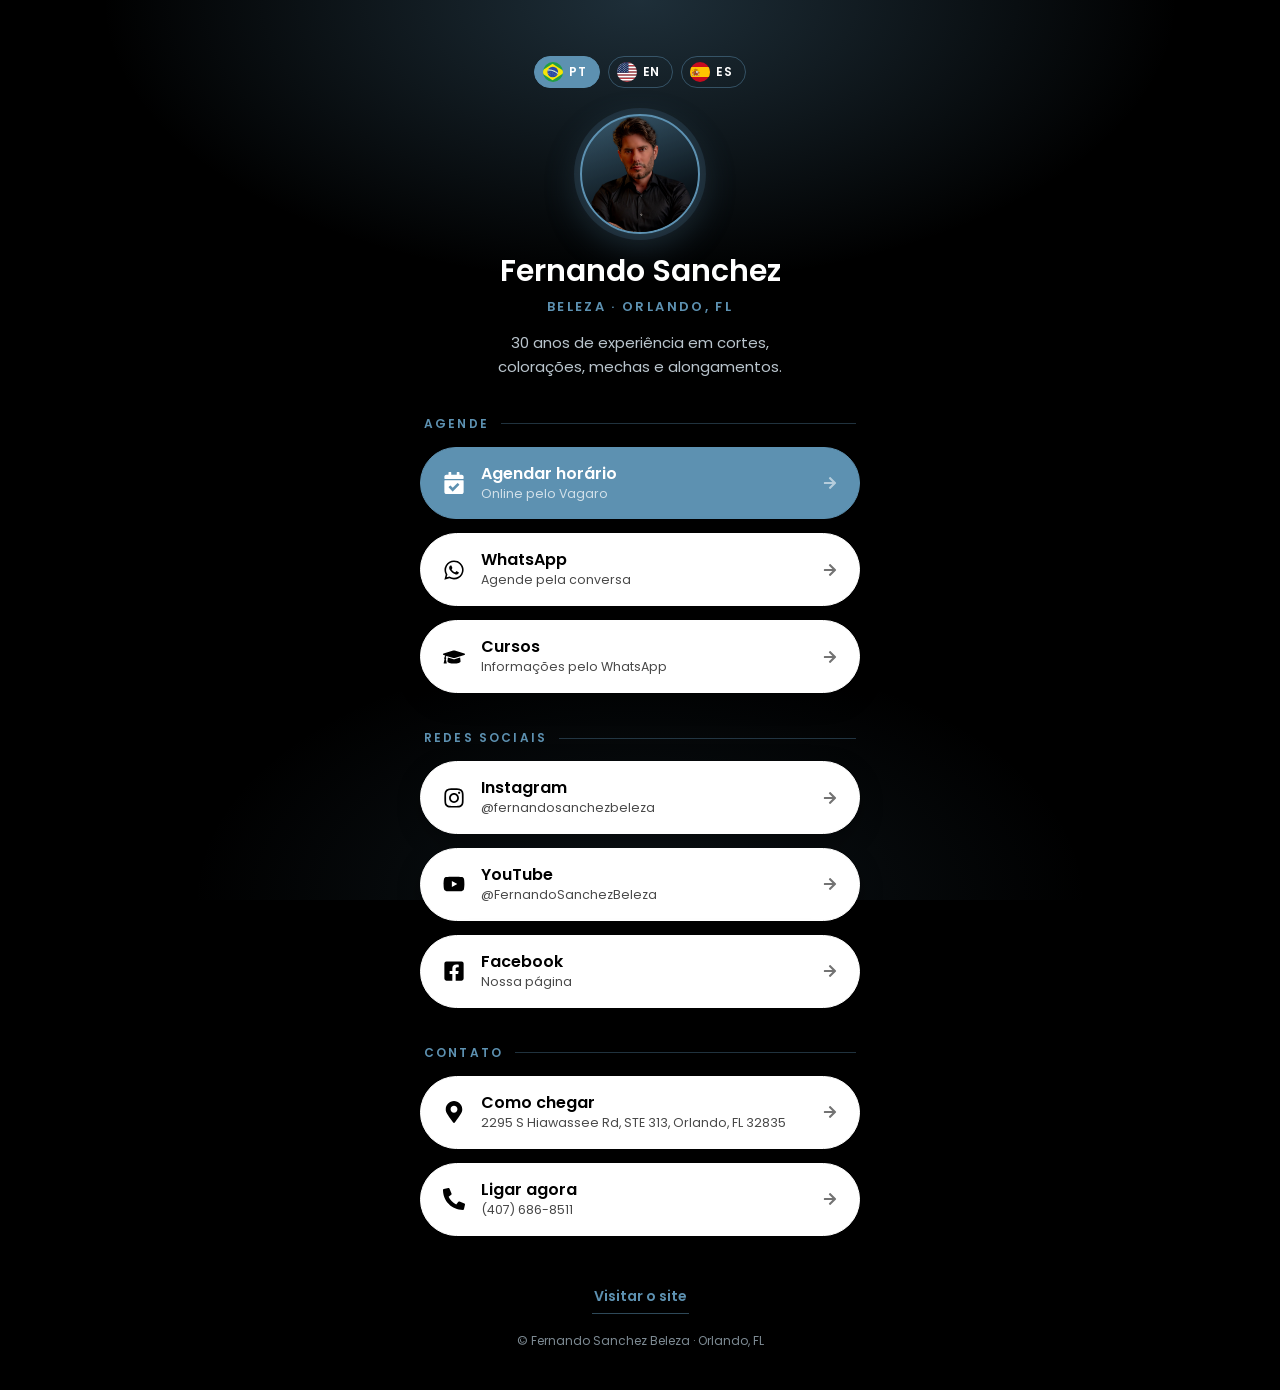
==== links/index.html @ 76ce957b "add page links" ====
<!DOCTYPE html>
<html lang="pt-BR">
<head>
<meta charset="utf-8">
<meta name="viewport" content="width=device-width, initial-scale=1">
<meta name="theme-color" content="#000000">
<title>Links | Fernando Sanchez Beleza em Orlando</title>
<meta name="description" content="Agende seu horário, fale pelo WhatsApp, veja o endereço e siga o Fernando Sanchez Beleza nas redes sociais. Salão em Orlando, FL.">
<meta name="robots" content="index, follow">
<link rel="canonical" href="https://fernandosanchezbeleza.com/links/">

<meta property="og:locale" content="pt_BR">
<meta property="og:type" content="website">
<meta property="og:site_name" content="Fernando Sanchez Beleza">
<meta property="og:title" content="Links | Fernando Sanchez Beleza em Orlando">
<meta property="og:description" content="Agende seu horário, fale pelo WhatsApp e siga o Fernando Sanchez Beleza nas redes sociais.">
<meta property="og:url" content="https://fernandosanchezbeleza.com/links/">
<meta property="og:image" content="https://fernandosanchezbeleza.com/assets/wp-content/uploads/2026/01/FotoFernando2-PNG.webp">
<meta name="twitter:card" content="summary">

<link rel="icon" sizes="32x32" href="../assets/wp-content/uploads/2022/06/favicon-150x150.png">
<link rel="icon" sizes="192x192" href="../assets/wp-content/uploads/2022/06/favicon-300x300.png">
<link rel="apple-touch-icon" href="../assets/wp-content/uploads/2022/06/favicon-300x300.png">

<link rel="stylesheet" href="../assets/fonts/gf-2.css">
<link rel="stylesheet" href="../assets/css/links.css">

<script async src="https://www.googletagmanager.com/gtag/js?id=GT-NGBPTS"></script>
<script>
window.dataLayer = window.dataLayer || [];function gtag(){dataLayer.push(arguments);}
gtag("js", new Date());
gtag("config", "GT-NGBPTS");
gtag("config", "AW-17934876064");
</script>
</head>
<body>
<svg width="0" height="0" style="position:absolute" aria-hidden="true" focusable="false">
  <defs>
    <symbol id="i-calendar" viewBox="0 0 448 512"><path d="M436 160H12Q0 160 0 148V112Q0 92 14 78Q28 64 48 64H96V12Q96 0 108 0H148Q160 0 160 12V64H288V12Q288 0 300 0H340Q352 0 352 12V64H400Q420 64 434 78Q448 92 448 112V148Q448 160 436 160ZM12 192H436Q448 192 448 204V464Q448 484 434 498Q420 512 400 512H48Q28 512 14 498Q0 484 0 464V204Q0 192 12 192ZM345 288 317 260Q309 251 300 259L194 365L148 318Q140 310 131 318L103 346Q94 355 103 363L185 447Q194 455 202 447L345 305Q354 296 345 288Z"/></symbol>
    <symbol id="i-whatsapp" viewBox="0 0 448 512"><path d="M381 97Q413 129 430.5 169.5Q448 210 448 254Q448 314 417.5 365Q387 416 335.5 446Q284 476 224 476Q166 476 118 449L0 480L31 365Q2 313 2 253.5Q2 194 32 143Q62 92 113 62Q164 32 224 32Q268 32 309 49Q350 66 381 97ZM224 439Q274 439 317 414Q360 389 385.5 346.5Q411 304 411 254Q411 218 396 184.5Q381 151 354.5 124.5Q328 98 294.5 83.5Q261 69 224 69Q174 69 131.5 94Q89 119 64 161.5Q39 204 39 254Q39 308 68 352L72 359L53 427L123 409L130 413Q173 439 224 439ZM325 300Q333 304 336 307Q337 309 336 317Q335 325 332 334Q329 343 317 350.5Q305 358 295 360Q280 362 268 359Q253 357 228 346Q203 335 180 314Q162 299 147 280Q137 267 134 262Q129 257 121 242Q111 222 111 205Q111 178 130 159Q136 152 145 152H157Q161 152 163.5 153.5Q166 155 168 161L185 202Q188 207 186 212Q181 221 173 230Q169 234 168.5 236Q168 238 170 242Q185 268 203 283Q217 294 245 308Q250 310 252.5 310Q255 310 257 307L263 300Q273 289 275 285.5Q277 282 280 281.5Q283 281 286.5 282.5Q290 284 314 295Z"/></symbol>
    <symbol id="i-cap" viewBox="0 0 640 512"><path d="M622 153Q640 159 640 176Q640 193 622 199L343 284Q320 292 297 284L101 224Q82 238 80 261Q96 271 96 288Q96 304 82 314L108 429Q109 436 104.5 442Q100 448 92 448H36Q28 448 23.5 442Q19 436 20 429L46 314Q32 304 32 288Q32 270 48 261Q49 235 66 214L18 199Q0 193 0 176Q0 159 18 153L297 68Q320 60 343 68ZM353 315 498 271 512 384Q512 411 456 429.5Q400 448 320 448Q240 448 184 429.5Q128 411 128 384L142 271L287 315Q320 325 353 315Z"/></symbol>
    <symbol id="i-instagram" viewBox="0 0 448 512"><path d="M224.1 141c-63.6 0-114.9 51.3-114.9 114.9s51.3 114.9 114.9 114.9S339 319.5 339 255.9 287.7 141 224.1 141zm0 189.6c-41.1 0-74.7-33.5-74.7-74.7s33.5-74.7 74.7-74.7 74.7 33.5 74.7 74.7-33.6 74.7-74.7 74.7zm146.4-194.3c0 14.9-12 26.8-26.8 26.8-14.9 0-26.8-12-26.8-26.8s12-26.8 26.8-26.8 26.8 12 26.8 26.8zm76.1 27.2c-1.7-35.9-9.9-67.7-36.2-93.9-26.2-26.2-58-34.4-93.9-36.2-37-2.1-147.9-2.1-184.9 0-35.8 1.7-67.6 9.9-93.9 36.1s-34.4 58-36.2 93.9c-2.1 37-2.1 147.9 0 184.9 1.7 35.9 9.9 67.7 36.2 93.9s58 34.4 93.9 36.2c37 2.1 147.9 2.1 184.9 0 35.9-1.7 67.7-9.9 93.9-36.2 26.2-26.2 34.4-58 36.2-93.9 2.1-37 2.1-147.8 0-184.8zM398.8 388c-7.8 19.6-22.9 34.7-42.6 42.6-29.5 11.7-99.5 9-132.1 9s-102.7 2.6-132.1-9c-19.6-7.8-34.7-22.9-42.6-42.6-11.7-29.5-9-99.5-9-132.1s-2.6-102.7 9-132.1c7.8-19.6 22.9-34.7 42.6-42.6 29.5-11.7 99.5-9 132.1-9s102.7-2.6 132.1 9c19.6 7.8 34.7 22.9 42.6 42.6 11.7 29.5 9 99.5 9 132.1s2.7 102.7-9 132.1z"/></symbol>
    <symbol id="i-youtube" viewBox="0 0 576 512"><path d="M549.655 124.083c-6.281-23.65-24.787-42.276-48.284-48.597C458.781 64 288 64 288 64S117.22 64 74.629 75.486c-23.497 6.322-42.003 24.947-48.284 48.597-11.412 42.867-11.412 132.305-11.412 132.305s0 89.438 11.412 132.305c6.281 23.65 24.787 41.5 48.284 47.821C117.22 448 288 448 288 448s170.78 0 213.371-11.486c23.497-6.321 42.003-24.171 48.284-47.821 11.412-42.867 11.412-132.305 11.412-132.305s0-89.438-11.412-132.305zm-317.51 213.508V175.185l142.739 81.205-142.739 81.201z"/></symbol>
    <symbol id="i-facebook" viewBox="0 0 448 512"><path d="M400 32H48A48 48 0 0 0 0 80v352a48 48 0 0 0 48 48h137.25V327.69h-63V256h63v-54.64c0-62.15 37-96.48 93.67-96.48 27.14 0 55.52 4.84 55.52 4.84v61h-31.27c-30.81 0-40.42 19.12-40.42 38.73V256h68.78l-11 71.69h-57.78V480H400a48 48 0 0 0 48-48V80a48 48 0 0 0-48-48z"/></symbol>
    <symbol id="i-pin" viewBox="0 0 384 512"><path d="M172.268 501.67C26.97 291.031 0 269.413 0 192 0 85.961 85.961 0 192 0s192 85.961 192 192c0 77.413-26.97 99.031-172.268 309.67-9.535 13.774-29.93 13.773-39.464 0zM192 272c44.183 0 80-35.817 80-80s-35.817-80-80-80-80 35.817-80 80 35.817 80 80 80z"/></symbol>
    <symbol id="i-phone" viewBox="0 0 512 512"><path d="M497.39 361.8l-112-48a24 24 0 0 0-28 6.9l-49.6 60.6A370.66 370.66 0 0 1 130.6 204.11l60.6-49.6a23.94 23.94 0 0 0 6.9-28l-48-112A24.16 24.16 0 0 0 122.6.61l-104 24A24 24 0 0 0 0 48c0 256.5 207.9 464 464 464a24 24 0 0 0 23.4-18.6l24-104a24.29 24.29 0 0 0-14.01-27.6z"/></symbol>
    <symbol id="i-arrow" viewBox="0 0 448 512"><path d="M190.5 66.9l22.2-22.2c9.4-9.4 24.6-9.4 33.9 0L441 239c9.4 9.4 9.4 24.6 0 33.9L246.6 467.3c-9.4 9.4-24.6 9.4-33.9 0l-22.2-22.2c-9.5-9.5-9.3-25 .4-34.3L311.4 296H24c-13.3 0-24-10.7-24-24v-32c0-13.3 10.7-24 24-24h287.4L190.9 101.2c-9.8-9.3-10-24.8-.4-34.3z"/></symbol>
  </defs>
</svg>

<main class="lk">
  <header class="lk-head">
    <div class="gtranslate_wrapper lk-lang notranslate" id="gt-wrapper-links" translate="no"></div>
    <div class="lk-avatar">
      <img src="../assets/wp-content/uploads/2026/01/FotoFernando2-PNG-231x300.png"
           srcset="../assets/wp-content/uploads/2026/01/FotoFernando2-PNG-231x300.png 231w, ../assets/wp-content/uploads/2026/01/FotoFernando2-PNG-768x999.webp 768w"
           sizes="120px" width="231" height="300" alt="Fernando Sanchez">
    </div>
    <h1 class="lk-name notranslate" translate="no">Fernando Sanchez</h1>
    <p class="lk-role">Beleza &middot; Orlando, FL</p>
    <p class="lk-tag">30 anos de experiência em cortes, colorações, mechas e alongamentos.</p>
  </header>

  <section class="lk-group" aria-labelledby="g-agende">
    <h2 class="lk-label" id="g-agende">Agende</h2>
    <ul class="lk-list">
      <li>
        <a class="lk-btn lk-btn--primary" href="https://www.vagaro.com/fernandosanchez/services" target="_blank" rel="noopener noreferrer">
          <svg class="lk-ico" aria-hidden="true"><use href="#i-calendar"/></svg>
          <span class="lk-txt"><span class="lk-main">Agendar horário</span><span class="lk-sub">Online pelo Vagaro</span></span>
          <svg class="lk-arrow" aria-hidden="true"><use href="#i-arrow"/></svg>
        </a>
      </li>
      <li>
        <a class="lk-btn" data-wa="agendar" href="https://wa.me/14076868511?text=Ol%C3%A1%21%20Vim%20pelo%20site%20e%20gostaria%20de%20agendar%20um%20hor%C3%A1rio." target="_blank" rel="noopener noreferrer">
          <svg class="lk-ico" aria-hidden="true"><use href="#i-whatsapp"/></svg>
          <span class="lk-txt"><span class="lk-main notranslate" translate="no">WhatsApp</span><span class="lk-sub">Agende pela conversa</span></span>
          <svg class="lk-arrow" aria-hidden="true"><use href="#i-arrow"/></svg>
        </a>
      </li>
      <li>
        <a class="lk-btn" data-wa="cursos" href="https://wa.me/14076868511?text=Ol%C3%A1%21%20Gostaria%20de%20informa%C3%A7%C3%B5es%20sobre%20os%20cursos%20do%20Fernando%20Sanchez." target="_blank" rel="noopener noreferrer">
          <svg class="lk-ico" aria-hidden="true"><use href="#i-cap"/></svg>
          <span class="lk-txt"><span class="lk-main">Cursos</span><span class="lk-sub">Informações pelo WhatsApp</span></span>
          <svg class="lk-arrow" aria-hidden="true"><use href="#i-arrow"/></svg>
        </a>
      </li>
    </ul>
  </section>

  <section class="lk-group" aria-labelledby="g-redes">
    <h2 class="lk-label" id="g-redes">Redes sociais</h2>
    <ul class="lk-list">
      <li>
        <a class="lk-btn" href="https://www.instagram.com/fernandosanchezbeleza/" target="_blank" rel="noopener noreferrer">
          <svg class="lk-ico" aria-hidden="true"><use href="#i-instagram"/></svg>
          <span class="lk-txt"><span class="lk-main notranslate" translate="no">Instagram</span><span class="lk-sub notranslate" translate="no">@fernandosanchezbeleza</span></span>
          <svg class="lk-arrow" aria-hidden="true"><use href="#i-arrow"/></svg>
        </a>
      </li>
      <li>
        <a class="lk-btn" href="https://www.youtube.com/@FernandoSanchezBeleza" target="_blank" rel="noopener noreferrer">
          <svg class="lk-ico" aria-hidden="true"><use href="#i-youtube"/></svg>
          <span class="lk-txt"><span class="lk-main notranslate" translate="no">YouTube</span><span class="lk-sub notranslate" translate="no">@FernandoSanchezBeleza</span></span>
          <svg class="lk-arrow" aria-hidden="true"><use href="#i-arrow"/></svg>
        </a>
      </li>
      <li>
        <a class="lk-btn" href="https://www.facebook.com/profile.php?id=100062428955263" target="_blank" rel="noopener noreferrer">
          <svg class="lk-ico" aria-hidden="true"><use href="#i-facebook"/></svg>
          <span class="lk-txt"><span class="lk-main notranslate" translate="no">Facebook</span><span class="lk-sub">Nossa página</span></span>
          <svg class="lk-arrow" aria-hidden="true"><use href="#i-arrow"/></svg>
        </a>
      </li>
    </ul>
  </section>

  <section class="lk-group" aria-labelledby="g-contato">
    <h2 class="lk-label" id="g-contato">Contato</h2>
    <ul class="lk-list">
      <li>
        <a class="lk-btn" href="https://www.google.com/maps/place/Fernando+Sanchez+Beleza/@28.5178947,-81.4866806,17z/data=!3m2!4b1!5s0x88e778dcf3dedeb5:0xcc63d2e6b58108d3!4m6!3m5!1s0x88e779988c44d88d:0x423ec4f8194e8b!8m2!3d28.5178901!4d-81.4818097!16s%2Fg%2F11vr5j8lt0?entry=ttu" target="_blank" rel="noopener noreferrer">
          <svg class="lk-ico" aria-hidden="true"><use href="#i-pin"/></svg>
          <span class="lk-txt"><span class="lk-main">Como chegar</span><span class="lk-sub notranslate" translate="no">2295 S Hiawassee Rd, STE 313, Orlando, FL 32835</span></span>
          <svg class="lk-arrow" aria-hidden="true"><use href="#i-arrow"/></svg>
        </a>
      </li>
      <li>
        <a class="lk-btn" href="tel:+14076868511">
          <svg class="lk-ico" aria-hidden="true"><use href="#i-phone"/></svg>
          <span class="lk-txt"><span class="lk-main">Ligar agora</span><span class="lk-sub notranslate" translate="no">(407) 686-8511</span></span>
          <svg class="lk-arrow" aria-hidden="true"><use href="#i-arrow"/></svg>
        </a>
      </li>
    </ul>
  </section>

  <footer class="lk-foot">
    <a href="../">Visitar o site</a>
    <p>&copy; Fernando Sanchez Beleza &middot; Orlando, FL</p>
  </footer>
</main>

<script>
window.gtranslateSettings = window.gtranslateSettings || {};
window.gtranslateSettings['links'] = {"default_language":"pt","languages":["pt","en","es"],"url_structure":"none","flag_style":"2d","flag_size":24,"wrapper_selector":"#gt-wrapper-links","alt_flags":{"en":"usa","pt":"brazil"},"horizontal_position":"inline","flags_location":"../assets/wp-content/plugins/gtranslate/flags/"};
</script>
<script data-gt-widget-id="links" data-no-minify="1" data-no-optimize="1" defer src="../assets/wp-content/plugins/gtranslate/js/fc.js"></script>
<script defer src="../assets/js/links.js"></script>
</body>
</html>
---- assets/fonts/gf-2.css ----
/* devanagari */
@font-face {
  font-family: 'Poppins';
  font-style: italic;
  font-weight: 100;
  font-display: swap;
  src: url(gstatic/s/poppins/v24/pxiAyp8kv8JHgFVrJJLmE0tDMPKzSQ.woff2) format('woff2');
  unicode-range: U+0900-097F, U+1CD0-1CF9, U+200C-200D, U+20A8, U+20B9, U+20F0, U+25CC, U+A830-A839, U+A8E0-A8FF, U+11B00-11B09;
}
/* latin-ext */
@font-face {
  font-family: 'Poppins';
  font-style: italic;
  font-weight: 100;
  font-display: swap;
  src: url(gstatic/s/poppins/v24/pxiAyp8kv8JHgFVrJJLmE0tMMPKzSQ.woff2) format('woff2');
  unicode-range: U+0100-02BA, U+02BD-02C5, U+02C7-02CC, U+02CE-02D7, U+02DD-02FF, U+0304, U+0308, U+0329, U+1D00-1DBF, U+1E00-1E9F, U+1EF2-1EFF, U+2020, U+20A0-20AB, U+20AD-20C0, U+2113, U+2C60-2C7F, U+A720-A7FF;
}
/* latin */
@font-face {
  font-family: 'Poppins';
  font-style: italic;
  font-weight: 100;
  font-display: swap;
  src: url(gstatic/s/poppins/v24/pxiAyp8kv8JHgFVrJJLmE0tCMPI.woff2) format('woff2');
  unicode-range: U+0000-00FF, U+0131, U+0152-0153, U+02BB-02BC, U+02C6, U+02DA, U+02DC, U+0304, U+0308, U+0329, U+2000-206F, U+20AC, U+2122, U+2191, U+2193, U+2212, U+2215, U+FEFF, U+FFFD;
}
/* devanagari */
@font-face {
  font-family: 'Poppins';
  font-style: italic;
  font-weight: 200;
  font-display: swap;
  src: url(gstatic/s/poppins/v24/pxiDyp8kv8JHgFVrJJLmv1pVFteOcEg.woff2) format('woff2');
  unicode-range: U+0900-097F, U+1CD0-1CF9, U+200C-200D, U+20A8, U+20B9, U+20F0, U+25CC, U+A830-A839, U+A8E0-A8FF, U+11B00-11B09;
}
/* latin-ext */
@font-face {
  font-family: 'Poppins';
  font-style: italic;
  font-weight: 200;
  font-display: swap;
  src: url(gstatic/s/poppins/v24/pxiDyp8kv8JHgFVrJJLmv1pVGdeOcEg.woff2) format('woff2');
  unicode-range: U+0100-02BA, U+02BD-02C5, U+02C7-02CC, U+02CE-02D7, U+02DD-02FF, U+0304, U+0308, U+0329, U+1D00-1DBF, U+1E00-1E9F, U+1EF2-1EFF, U+2020, U+20A0-20AB, U+20AD-20C0, U+2113, U+2C60-2C7F, U+A720-A7FF;
}
/* latin */
@font-face {
  font-family: 'Poppins';
  font-style: italic;
  font-weight: 200;
  font-display: swap;
  src: url(gstatic/s/poppins/v24/pxiDyp8kv8JHgFVrJJLmv1pVF9eO.woff2) format('woff2');
  unicode-range: U+0000-00FF, U+0131, U+0152-0153, U+02BB-02BC, U+02C6, U+02DA, U+02DC, U+0304, U+0308, U+0329, U+2000-206F, U+20AC, U+2122, U+2191, U+2193, U+2212, U+2215, U+FEFF, U+FFFD;
}
/* devanagari */
@font-face {
  font-family: 'Poppins';
  font-style: italic;
  font-weight: 300;
  font-display: swap;
  src: url(gstatic/s/poppins/v24/pxiDyp8kv8JHgFVrJJLm21lVFteOcEg.woff2) format('woff2');
  unicode-range: U+0900-097F, U+1CD0-1CF9, U+200C-200D, U+20A8, U+20B9, U+20F0, U+25CC, U+A830-A839, U+A8E0-A8FF, U+11B00-11B09;
}
/* latin-ext */
@font-face {
  font-family: 'Poppins';
  font-style: italic;
  font-weight: 300;
  font-display: swap;
  src: url(gstatic/s/poppins/v24/pxiDyp8kv8JHgFVrJJLm21lVGdeOcEg.woff2) format('woff2');
  unicode-range: U+0100-02BA, U+02BD-02C5, U+02C7-02CC, U+02CE-02D7, U+02DD-02FF, U+0304, U+0308, U+0329, U+1D00-1DBF, U+1E00-1E9F, U+1EF2-1EFF, U+2020, U+20A0-20AB, U+20AD-20C0, U+2113, U+2C60-2C7F, U+A720-A7FF;
}
/* latin */
@font-face {
  font-family: 'Poppins';
  font-style: italic;
  font-weight: 300;
  font-display: swap;
  src: url(gstatic/s/poppins/v24/pxiDyp8kv8JHgFVrJJLm21lVF9eO.woff2) format('woff2');
  unicode-range: U+0000-00FF, U+0131, U+0152-0153, U+02BB-02BC, U+02C6, U+02DA, U+02DC, U+0304, U+0308, U+0329, U+2000-206F, U+20AC, U+2122, U+2191, U+2193, U+2212, U+2215, U+FEFF, U+FFFD;
}
/* devanagari */
@font-face {
  font-family: 'Poppins';
  font-style: italic;
  font-weight: 400;
  font-display: swap;
  src: url(gstatic/s/poppins/v24/pxiGyp8kv8JHgFVrJJLucXtAKPY.woff2) format('woff2');
  unicode-range: U+0900-097F, U+1CD0-1CF9, U+200C-200D, U+20A8, U+20B9, U+20F0, U+25CC, U+A830-A839, U+A8E0-A8FF, U+11B00-11B09;
}
/* latin-ext */
@font-face {
  font-family: 'Poppins';
  font-style: italic;
  font-weight: 400;
  font-display: swap;
  src: url(gstatic/s/poppins/v24/pxiGyp8kv8JHgFVrJJLufntAKPY.woff2) format('woff2');
  unicode-range: U+0100-02BA, U+02BD-02C5, U+02C7-02CC, U+02CE-02D7, U+02DD-02FF, U+0304, U+0308, U+0329, U+1D00-1DBF, U+1E00-1E9F, U+1EF2-1EFF, U+2020, U+20A0-20AB, U+20AD-20C0, U+2113, U+2C60-2C7F, U+A720-A7FF;
}
/* latin */
@font-face {
  font-family: 'Poppins';
  font-style: italic;
  font-weight: 400;
  font-display: swap;
  src: url(gstatic/s/poppins/v24/pxiGyp8kv8JHgFVrJJLucHtA.woff2) format('woff2');
  unicode-range: U+0000-00FF, U+0131, U+0152-0153, U+02BB-02BC, U+02C6, U+02DA, U+02DC, U+0304, U+0308, U+0329, U+2000-206F, U+20AC, U+2122, U+2191, U+2193, U+2212, U+2215, U+FEFF, U+FFFD;
}
/* devanagari */
@font-face {
  font-family: 'Poppins';
  font-style: italic;
  font-weight: 500;
  font-display: swap;
  src: url(gstatic/s/poppins/v24/pxiDyp8kv8JHgFVrJJLmg1hVFteOcEg.woff2) format('woff2');
  unicode-range: U+0900-097F, U+1CD0-1CF9, U+200C-200D, U+20A8, U+20B9, U+20F0, U+25CC, U+A830-A839, U+A8E0-A8FF, U+11B00-11B09;
}
/* latin-ext */
@font-face {
  font-family: 'Poppins';
  font-style: italic;
  font-weight: 500;
  font-display: swap;
  src: url(gstatic/s/poppins/v24/pxiDyp8kv8JHgFVrJJLmg1hVGdeOcEg.woff2) format('woff2');
  unicode-range: U+0100-02BA, U+02BD-02C5, U+02C7-02CC, U+02CE-02D7, U+02DD-02FF, U+0304, U+0308, U+0329, U+1D00-1DBF, U+1E00-1E9F, U+1EF2-1EFF, U+2020, U+20A0-20AB, U+20AD-20C0, U+2113, U+2C60-2C7F, U+A720-A7FF;
}
/* latin */
@font-face {
  font-family: 'Poppins';
  font-style: italic;
  font-weight: 500;
  font-display: swap;
  src: url(gstatic/s/poppins/v24/pxiDyp8kv8JHgFVrJJLmg1hVF9eO.woff2) format('woff2');
  unicode-range: U+0000-00FF, U+0131, U+0152-0153, U+02BB-02BC, U+02C6, U+02DA, U+02DC, U+0304, U+0308, U+0329, U+2000-206F, U+20AC, U+2122, U+2191, U+2193, U+2212, U+2215, U+FEFF, U+FFFD;
}
/* devanagari */
@font-face {
  font-family: 'Poppins';
  font-style: italic;
  font-weight: 600;
  font-display: swap;
  src: url(gstatic/s/poppins/v24/pxiDyp8kv8JHgFVrJJLmr19VFteOcEg.woff2) format('woff2');
  unicode-range: U+0900-097F, U+1CD0-1CF9, U+200C-200D, U+20A8, U+20B9, U+20F0, U+25CC, U+A830-A839, U+A8E0-A8FF, U+11B00-11B09;
}
/* latin-ext */
@font-face {
  font-family: 'Poppins';
  font-style: italic;
  font-weight: 600;
  font-display: swap;
  src: url(gstatic/s/poppins/v24/pxiDyp8kv8JHgFVrJJLmr19VGdeOcEg.woff2) format('woff2');
  unicode-range: U+0100-02BA, U+02BD-02C5, U+02C7-02CC, U+02CE-02D7, U+02DD-02FF, U+0304, U+0308, U+0329, U+1D00-1DBF, U+1E00-1E9F, U+1EF2-1EFF, U+2020, U+20A0-20AB, U+20AD-20C0, U+2113, U+2C60-2C7F, U+A720-A7FF;
}
/* latin */
@font-face {
  font-family: 'Poppins';
  font-style: italic;
  font-weight: 600;
  font-display: swap;
  src: url(gstatic/s/poppins/v24/pxiDyp8kv8JHgFVrJJLmr19VF9eO.woff2) format('woff2');
  unicode-range: U+0000-00FF, U+0131, U+0152-0153, U+02BB-02BC, U+02C6, U+02DA, U+02DC, U+0304, U+0308, U+0329, U+2000-206F, U+20AC, U+2122, U+2191, U+2193, U+2212, U+2215, U+FEFF, U+FFFD;
}
/* devanagari */
@font-face {
  font-family: 'Poppins';
  font-style: italic;
  font-weight: 700;
  font-display: swap;
  src: url(gstatic/s/poppins/v24/pxiDyp8kv8JHgFVrJJLmy15VFteOcEg.woff2) format('woff2');
  unicode-range: U+0900-097F, U+1CD0-1CF9, U+200C-200D, U+20A8, U+20B9, U+20F0, U+25CC, U+A830-A839, U+A8E0-A8FF, U+11B00-11B09;
}
/* latin-ext */
@font-face {
  font-family: 'Poppins';
  font-style: italic;
  font-weight: 700;
  font-display: swap;
  src: url(gstatic/s/poppins/v24/pxiDyp8kv8JHgFVrJJLmy15VGdeOcEg.woff2) format('woff2');
  unicode-range: U+0100-02BA, U+02BD-02C5, U+02C7-02CC, U+02CE-02D7, U+02DD-02FF, U+0304, U+0308, U+0329, U+1D00-1DBF, U+1E00-1E9F, U+1EF2-1EFF, U+2020, U+20A0-20AB, U+20AD-20C0, U+2113, U+2C60-2C7F, U+A720-A7FF;
}
/* latin */
@font-face {
  font-family: 'Poppins';
  font-style: italic;
  font-weight: 700;
  font-display: swap;
  src: url(gstatic/s/poppins/v24/pxiDyp8kv8JHgFVrJJLmy15VF9eO.woff2) format('woff2');
  unicode-range: U+0000-00FF, U+0131, U+0152-0153, U+02BB-02BC, U+02C6, U+02DA, U+02DC, U+0304, U+0308, U+0329, U+2000-206F, U+20AC, U+2122, U+2191, U+2193, U+2212, U+2215, U+FEFF, U+FFFD;
}
/* devanagari */
@font-face {
  font-family: 'Poppins';
  font-style: italic;
  font-weight: 800;
  font-display: swap;
  src: url(gstatic/s/poppins/v24/pxiDyp8kv8JHgFVrJJLm111VFteOcEg.woff2) format('woff2');
  unicode-range: U+0900-097F, U+1CD0-1CF9, U+200C-200D, U+20A8, U+20B9, U+20F0, U+25CC, U+A830-A839, U+A8E0-A8FF, U+11B00-11B09;
}
/* latin-ext */
@font-face {
  font-family: 'Poppins';
  font-style: italic;
  font-weight: 800;
  font-display: swap;
  src: url(gstatic/s/poppins/v24/pxiDyp8kv8JHgFVrJJLm111VGdeOcEg.woff2) format('woff2');
  unicode-range: U+0100-02BA, U+02BD-02C5, U+02C7-02CC, U+02CE-02D7, U+02DD-02FF, U+0304, U+0308, U+0329, U+1D00-1DBF, U+1E00-1E9F, U+1EF2-1EFF, U+2020, U+20A0-20AB, U+20AD-20C0, U+2113, U+2C60-2C7F, U+A720-A7FF;
}
/* latin */
@font-face {
  font-family: 'Poppins';
  font-style: italic;
  font-weight: 800;
  font-display: swap;
  src: url(gstatic/s/poppins/v24/pxiDyp8kv8JHgFVrJJLm111VF9eO.woff2) format('woff2');
  unicode-range: U+0000-00FF, U+0131, U+0152-0153, U+02BB-02BC, U+02C6, U+02DA, U+02DC, U+0304, U+0308, U+0329, U+2000-206F, U+20AC, U+2122, U+2191, U+2193, U+2212, U+2215, U+FEFF, U+FFFD;
}
/* devanagari */
@font-face {
  font-family: 'Poppins';
  font-style: italic;
  font-weight: 900;
  font-display: swap;
  src: url(gstatic/s/poppins/v24/pxiDyp8kv8JHgFVrJJLm81xVFteOcEg.woff2) format('woff2');
  unicode-range: U+0900-097F, U+1CD0-1CF9, U+200C-200D, U+20A8, U+20B9, U+20F0, U+25CC, U+A830-A839, U+A8E0-A8FF, U+11B00-11B09;
}
/* latin-ext */
@font-face {
  font-family: 'Poppins';
  font-style: italic;
  font-weight: 900;
  font-display: swap;
  src: url(gstatic/s/poppins/v24/pxiDyp8kv8JHgFVrJJLm81xVGdeOcEg.woff2) format('woff2');
  unicode-range: U+0100-02BA, U+02BD-02C5, U+02C7-02CC, U+02CE-02D7, U+02DD-02FF, U+0304, U+0308, U+0329, U+1D00-1DBF, U+1E00-1E9F, U+1EF2-1EFF, U+2020, U+20A0-20AB, U+20AD-20C0, U+2113, U+2C60-2C7F, U+A720-A7FF;
}
/* latin */
@font-face {
  font-family: 'Poppins';
  font-style: italic;
  font-weight: 900;
  font-display: swap;
  src: url(gstatic/s/poppins/v24/pxiDyp8kv8JHgFVrJJLm81xVF9eO.woff2) format('woff2');
  unicode-range: U+0000-00FF, U+0131, U+0152-0153, U+02BB-02BC, U+02C6, U+02DA, U+02DC, U+0304, U+0308, U+0329, U+2000-206F, U+20AC, U+2122, U+2191, U+2193, U+2212, U+2215, U+FEFF, U+FFFD;
}
/* devanagari */
@font-face {
  font-family: 'Poppins';
  font-style: normal;
  font-weight: 100;
  font-display: swap;
  src: url(gstatic/s/poppins/v24/pxiGyp8kv8JHgFVrLPTucXtAKPY.woff2) format('woff2');
  unicode-range: U+0900-097F, U+1CD0-1CF9, U+200C-200D, U+20A8, U+20B9, U+20F0, U+25CC, U+A830-A839, U+A8E0-A8FF, U+11B00-11B09;
}
/* latin-ext */
@font-face {
  font-family: 'Poppins';
  font-style: normal;
  font-weight: 100;
  font-display: swap;
  src: url(gstatic/s/poppins/v24/pxiGyp8kv8JHgFVrLPTufntAKPY.woff2) format('woff2');
  unicode-range: U+0100-02BA, U+02BD-02C5, U+02C7-02CC, U+02CE-02D7, U+02DD-02FF, U+0304, U+0308, U+0329, U+1D00-1DBF, U+1E00-1E9F, U+1EF2-1EFF, U+2020, U+20A0-20AB, U+20AD-20C0, U+2113, U+2C60-2C7F, U+A720-A7FF;
}
/* latin */
@font-face {
  font-family: 'Poppins';
  font-style: normal;
  font-weight: 100;
  font-display: swap;
  src: url(gstatic/s/poppins/v24/pxiGyp8kv8JHgFVrLPTucHtA.woff2) format('woff2');
  unicode-range: U+0000-00FF, U+0131, U+0152-0153, U+02BB-02BC, U+02C6, U+02DA, U+02DC, U+0304, U+0308, U+0329, U+2000-206F, U+20AC, U+2122, U+2191, U+2193, U+2212, U+2215, U+FEFF, U+FFFD;
}
/* devanagari */
@font-face {
  font-family: 'Poppins';
  font-style: normal;
  font-weight: 200;
  font-display: swap;
  src: url(gstatic/s/poppins/v24/pxiByp8kv8JHgFVrLFj_Z11lFc-K.woff2) format('woff2');
  unicode-range: U+0900-097F, U+1CD0-1CF9, U+200C-200D, U+20A8, U+20B9, U+20F0, U+25CC, U+A830-A839, U+A8E0-A8FF, U+11B00-11B09;
}
/* latin-ext */
@font-face {
  font-family: 'Poppins';
  font-style: normal;
  font-weight: 200;
  font-display: swap;
  src: url(gstatic/s/poppins/v24/pxiByp8kv8JHgFVrLFj_Z1JlFc-K.woff2) format('woff2');
  unicode-range: U+0100-02BA, U+02BD-02C5, U+02C7-02CC, U+02CE-02D7, U+02DD-02FF, U+0304, U+0308, U+0329, U+1D00-1DBF, U+1E00-1E9F, U+1EF2-1EFF, U+2020, U+20A0-20AB, U+20AD-20C0, U+2113, U+2C60-2C7F, U+A720-A7FF;
}
/* latin */
@font-face {
  font-family: 'Poppins';
  font-style: normal;
  font-weight: 200;
  font-display: swap;
  src: url(gstatic/s/poppins/v24/pxiByp8kv8JHgFVrLFj_Z1xlFQ.woff2) format('woff2');
  unicode-range: U+0000-00FF, U+0131, U+0152-0153, U+02BB-02BC, U+02C6, U+02DA, U+02DC, U+0304, U+0308, U+0329, U+2000-206F, U+20AC, U+2122, U+2191, U+2193, U+2212, U+2215, U+FEFF, U+FFFD;
}
/* devanagari */
@font-face {
  font-family: 'Poppins';
  font-style: normal;
  font-weight: 300;
  font-display: swap;
  src: url(gstatic/s/poppins/v24/pxiByp8kv8JHgFVrLDz8Z11lFc-K.woff2) format('woff2');
  unicode-range: U+0900-097F, U+1CD0-1CF9, U+200C-200D, U+20A8, U+20B9, U+20F0, U+25CC, U+A830-A839, U+A8E0-A8FF, U+11B00-11B09;
}
/* latin-ext */
@font-face {
  font-family: 'Poppins';
  font-style: normal;
  font-weight: 300;
  font-display: swap;
  src: url(gstatic/s/poppins/v24/pxiByp8kv8JHgFVrLDz8Z1JlFc-K.woff2) format('woff2');
  unicode-range: U+0100-02BA, U+02BD-02C5, U+02C7-02CC, U+02CE-02D7, U+02DD-02FF, U+0304, U+0308, U+0329, U+1D00-1DBF, U+1E00-1E9F, U+1EF2-1EFF, U+2020, U+20A0-20AB, U+20AD-20C0, U+2113, U+2C60-2C7F, U+A720-A7FF;
}
/* latin */
@font-face {
  font-family: 'Poppins';
  font-style: normal;
  font-weight: 300;
  font-display: swap;
  src: url(gstatic/s/poppins/v24/pxiByp8kv8JHgFVrLDz8Z1xlFQ.woff2) format('woff2');
  unicode-range: U+0000-00FF, U+0131, U+0152-0153, U+02BB-02BC, U+02C6, U+02DA, U+02DC, U+0304, U+0308, U+0329, U+2000-206F, U+20AC, U+2122, U+2191, U+2193, U+2212, U+2215, U+FEFF, U+FFFD;
}
/* devanagari */
@font-face {
  font-family: 'Poppins';
  font-style: normal;
  font-weight: 400;
  font-display: swap;
  src: url(gstatic/s/poppins/v24/pxiEyp8kv8JHgFVrJJbecmNE.woff2) format('woff2');
  unicode-range: U+0900-097F, U+1CD0-1CF9, U+200C-200D, U+20A8, U+20B9, U+20F0, U+25CC, U+A830-A839, U+A8E0-A8FF, U+11B00-11B09;
}
/* latin-ext */
@font-face {
  font-family: 'Poppins';
  font-style: normal;
  font-weight: 400;
  font-display: swap;
  src: url(gstatic/s/poppins/v24/pxiEyp8kv8JHgFVrJJnecmNE.woff2) format('woff2');
  unicode-range: U+0100-02BA, U+02BD-02C5, U+02C7-02CC, U+02CE-02D7, U+02DD-02FF, U+0304, U+0308, U+0329, U+1D00-1DBF, U+1E00-1E9F, U+1EF2-1EFF, U+2020, U+20A0-20AB, U+20AD-20C0, U+2113, U+2C60-2C7F, U+A720-A7FF;
}
/* latin */
@font-face {
  font-family: 'Poppins';
  font-style: normal;
  font-weight: 400;
  font-display: swap;
  src: url(gstatic/s/poppins/v24/pxiEyp8kv8JHgFVrJJfecg.woff2) format('woff2');
  unicode-range: U+0000-00FF, U+0131, U+0152-0153, U+02BB-02BC, U+02C6, U+02DA, U+02DC, U+0304, U+0308, U+0329, U+2000-206F, U+20AC, U+2122, U+2191, U+2193, U+2212, U+2215, U+FEFF, U+FFFD;
}
/* devanagari */
@font-face {
  font-family: 'Poppins';
  font-style: normal;
  font-weight: 500;
  font-display: swap;
  src: url(gstatic/s/poppins/v24/pxiByp8kv8JHgFVrLGT9Z11lFc-K.woff2) format('woff2');
  unicode-range: U+0900-097F, U+1CD0-1CF9, U+200C-200D, U+20A8, U+20B9, U+20F0, U+25CC, U+A830-A839, U+A8E0-A8FF, U+11B00-11B09;
}
/* latin-ext */
@font-face {
  font-family: 'Poppins';
  font-style: normal;
  font-weight: 500;
  font-display: swap;
  src: url(gstatic/s/poppins/v24/pxiByp8kv8JHgFVrLGT9Z1JlFc-K.woff2) format('woff2');
  unicode-range: U+0100-02BA, U+02BD-02C5, U+02C7-02CC, U+02CE-02D7, U+02DD-02FF, U+0304, U+0308, U+0329, U+1D00-1DBF, U+1E00-1E9F, U+1EF2-1EFF, U+2020, U+20A0-20AB, U+20AD-20C0, U+2113, U+2C60-2C7F, U+A720-A7FF;
}
/* latin */
@font-face {
  font-family: 'Poppins';
  font-style: normal;
  font-weight: 500;
  font-display: swap;
  src: url(gstatic/s/poppins/v24/pxiByp8kv8JHgFVrLGT9Z1xlFQ.woff2) format('woff2');
  unicode-range: U+0000-00FF, U+0131, U+0152-0153, U+02BB-02BC, U+02C6, U+02DA, U+02DC, U+0304, U+0308, U+0329, U+2000-206F, U+20AC, U+2122, U+2191, U+2193, U+2212, U+2215, U+FEFF, U+FFFD;
}
/* devanagari */
@font-face {
  font-family: 'Poppins';
  font-style: normal;
  font-weight: 600;
  font-display: swap;
  src: url(gstatic/s/poppins/v24/pxiByp8kv8JHgFVrLEj6Z11lFc-K.woff2) format('woff2');
  unicode-range: U+0900-097F, U+1CD0-1CF9, U+200C-200D, U+20A8, U+20B9, U+20F0, U+25CC, U+A830-A839, U+A8E0-A8FF, U+11B00-11B09;
}
/* latin-ext */
@font-face {
  font-family: 'Poppins';
  font-style: normal;
  font-weight: 600;
  font-display: swap;
  src: url(gstatic/s/poppins/v24/pxiByp8kv8JHgFVrLEj6Z1JlFc-K.woff2) format('woff2');
  unicode-range: U+0100-02BA, U+02BD-02C5, U+02C7-02CC, U+02CE-02D7, U+02DD-02FF, U+0304, U+0308, U+0329, U+1D00-1DBF, U+1E00-1E9F, U+1EF2-1EFF, U+2020, U+20A0-20AB, U+20AD-20C0, U+2113, U+2C60-2C7F, U+A720-A7FF;
}
/* latin */
@font-face {
  font-family: 'Poppins';
  font-style: normal;
  font-weight: 600;
  font-display: swap;
  src: url(gstatic/s/poppins/v24/pxiByp8kv8JHgFVrLEj6Z1xlFQ.woff2) format('woff2');
  unicode-range: U+0000-00FF, U+0131, U+0152-0153, U+02BB-02BC, U+02C6, U+02DA, U+02DC, U+0304, U+0308, U+0329, U+2000-206F, U+20AC, U+2122, U+2191, U+2193, U+2212, U+2215, U+FEFF, U+FFFD;
}
/* devanagari */
@font-face {
  font-family: 'Poppins';
  font-style: normal;
  font-weight: 700;
  font-display: swap;
  src: url(gstatic/s/poppins/v24/pxiByp8kv8JHgFVrLCz7Z11lFc-K.woff2) format('woff2');
  unicode-range: U+0900-097F, U+1CD0-1CF9, U+200C-200D, U+20A8, U+20B9, U+20F0, U+25CC, U+A830-A839, U+A8E0-A8FF, U+11B00-11B09;
}
/* latin-ext */
@font-face {
  font-family: 'Poppins';
  font-style: normal;
  font-weight: 700;
  font-display: swap;
  src: url(gstatic/s/poppins/v24/pxiByp8kv8JHgFVrLCz7Z1JlFc-K.woff2) format('woff2');
  unicode-range: U+0100-02BA, U+02BD-02C5, U+02C7-02CC, U+02CE-02D7, U+02DD-02FF, U+0304, U+0308, U+0329, U+1D00-1DBF, U+1E00-1E9F, U+1EF2-1EFF, U+2020, U+20A0-20AB, U+20AD-20C0, U+2113, U+2C60-2C7F, U+A720-A7FF;
}
/* latin */
@font-face {
  font-family: 'Poppins';
  font-style: normal;
  font-weight: 700;
  font-display: swap;
  src: url(gstatic/s/poppins/v24/pxiByp8kv8JHgFVrLCz7Z1xlFQ.woff2) format('woff2');
  unicode-range: U+0000-00FF, U+0131, U+0152-0153, U+02BB-02BC, U+02C6, U+02DA, U+02DC, U+0304, U+0308, U+0329, U+2000-206F, U+20AC, U+2122, U+2191, U+2193, U+2212, U+2215, U+FEFF, U+FFFD;
}
/* devanagari */
@font-face {
  font-family: 'Poppins';
  font-style: normal;
  font-weight: 800;
  font-display: swap;
  src: url(gstatic/s/poppins/v24/pxiByp8kv8JHgFVrLDD4Z11lFc-K.woff2) format('woff2');
  unicode-range: U+0900-097F, U+1CD0-1CF9, U+200C-200D, U+20A8, U+20B9, U+20F0, U+25CC, U+A830-A839, U+A8E0-A8FF, U+11B00-11B09;
}
/* latin-ext */
@font-face {
  font-family: 'Poppins';
  font-style: normal;
  font-weight: 800;
  font-display: swap;
  src: url(gstatic/s/poppins/v24/pxiByp8kv8JHgFVrLDD4Z1JlFc-K.woff2) format('woff2');
  unicode-range: U+0100-02BA, U+02BD-02C5, U+02C7-02CC, U+02CE-02D7, U+02DD-02FF, U+0304, U+0308, U+0329, U+1D00-1DBF, U+1E00-1E9F, U+1EF2-1EFF, U+2020, U+20A0-20AB, U+20AD-20C0, U+2113, U+2C60-2C7F, U+A720-A7FF;
}
/* latin */
@font-face {
  font-family: 'Poppins';
  font-style: normal;
  font-weight: 800;
  font-display: swap;
  src: url(gstatic/s/poppins/v24/pxiByp8kv8JHgFVrLDD4Z1xlFQ.woff2) format('woff2');
  unicode-range: U+0000-00FF, U+0131, U+0152-0153, U+02BB-02BC, U+02C6, U+02DA, U+02DC, U+0304, U+0308, U+0329, U+2000-206F, U+20AC, U+2122, U+2191, U+2193, U+2212, U+2215, U+FEFF, U+FFFD;
}
/* devanagari */
@font-face {
  font-family: 'Poppins';
  font-style: normal;
  font-weight: 900;
  font-display: swap;
  src: url(gstatic/s/poppins/v24/pxiByp8kv8JHgFVrLBT5Z11lFc-K.woff2) format('woff2');
  unicode-range: U+0900-097F, U+1CD0-1CF9, U+200C-200D, U+20A8, U+20B9, U+20F0, U+25CC, U+A830-A839, U+A8E0-A8FF, U+11B00-11B09;
}
/* latin-ext */
@font-face {
  font-family: 'Poppins';
  font-style: normal;
  font-weight: 900;
  font-display: swap;
  src: url(gstatic/s/poppins/v24/pxiByp8kv8JHgFVrLBT5Z1JlFc-K.woff2) format('woff2');
  unicode-range: U+0100-02BA, U+02BD-02C5, U+02C7-02CC, U+02CE-02D7, U+02DD-02FF, U+0304, U+0308, U+0329, U+1D00-1DBF, U+1E00-1E9F, U+1EF2-1EFF, U+2020, U+20A0-20AB, U+20AD-20C0, U+2113, U+2C60-2C7F, U+A720-A7FF;
}
/* latin */
@font-face {
  font-family: 'Poppins';
  font-style: normal;
  font-weight: 900;
  font-display: swap;
  src: url(gstatic/s/poppins/v24/pxiByp8kv8JHgFVrLBT5Z1xlFQ.woff2) format('woff2');
  unicode-range: U+0000-00FF, U+0131, U+0152-0153, U+02BB-02BC, U+02C6, U+02DA, U+02DC, U+0304, U+0308, U+0329, U+2000-206F, U+20AC, U+2122, U+2191, U+2193, U+2212, U+2215, U+FEFF, U+FFFD;
}
---- assets/css/links.css ----
/* ==========================================================================
   Fernando Sanchez Beleza — página de links (/links/)
   Paleta do site: azul #5D91B1 · preto #000 · branco #FFF · fonte Poppins
   Botões: preenchimento que "varre" a partir do ponto de entrada do mouse
   + atração magnética suave (assets/js/links.js)
   ========================================================================== */

:root {
  --lk-blue: #5D91B1;
  --lk-black: #000;
  --lk-white: #fff;
  --lk-muted: #b9c4cc;
  --lk-font: 'Poppins', sans-serif;
  --lk-ease: cubic-bezier(.45, 0, .25, 1);
  /* troca de cor dos botões: lenta e macia */
  --lk-soft: cubic-bezier(.37, 0, .63, 1);
  --lk-sweep: .85s;   /* o preenchimento que se espalha */
  --lk-fade: .6s;     /* cor do texto, borda e sombra */
}

*, *::before, *::after { box-sizing: border-box; }

html { -webkit-text-size-adjust: 100%; }

body {
  margin: 0;
  min-height: 100vh;
  background: var(--lk-black);
  color: var(--lk-white);
  font-family: var(--lk-font);
  -webkit-font-smoothing: antialiased;
  overflow-x: hidden;
}

/* luz azul suave ao fundo (a mesma linguagem das seções da Home) */
body::before {
  content: "";
  position: fixed;
  inset: 0;
  z-index: -1;
  pointer-events: none;
  background:
    radial-gradient(60% 45% at 50% 0%, rgba(93, 145, 177, .32), transparent 70%),
    radial-gradient(50% 40% at 50% 100%, rgba(93, 145, 177, .14), transparent 70%);
}

.lk {
  width: 100%;
  max-width: 480px;
  margin: 0 auto;
  padding: 56px 20px 40px;
}

/* ---------- Cabeçalho ---------- */
.lk-head { text-align: center; }

/* seletor de idioma (widget GTranslate do site) */
.lk-lang {
  display: flex;
  justify-content: center;
  gap: 8px;
  margin: 0 0 26px;
}
.lk-lang a.glink {
  display: inline-flex;
  align-items: center;
  gap: 6px;
  padding: 5px 12px 5px 8px;
  border: 1px solid rgba(93, 145, 177, .45);
  border-radius: 100px;
  font-family: var(--lk-font);
  color: var(--lk-white) !important;
  text-decoration: none;
  transition: background .4s var(--lk-soft), border-color .4s var(--lk-soft);
}
.lk-lang a.glink img { width: 20px; height: 20px; border-radius: 50%; object-fit: cover; opacity: 1; }
.lk-lang a.glink span { margin: 0 !important; font-size: 12px !important; font-weight: 600; letter-spacing: .08em; color: var(--lk-white) !important; }
.lk-lang a.glink:hover { border-color: var(--lk-blue); }
.lk-lang a.glink.gt-current-lang { background: var(--lk-blue); border-color: var(--lk-blue); font-weight: 600; }
.lk-lang a.glink:focus-visible { outline: 2px solid var(--lk-white); outline-offset: 2px; }

.lk-avatar {
  width: 120px;
  height: 120px;
  margin: 0 auto 20px;
  border-radius: 50%;
  overflow: hidden;
  border: 2px solid var(--lk-blue);
  box-shadow: 0 0 0 6px rgba(93, 145, 177, .16), 0 12px 36px rgba(93, 145, 177, .28);
  background: linear-gradient(160deg, rgba(93, 145, 177, .55), #0b141a 70%);
}
.lk-avatar img {
  display: block;
  width: 100%;
  height: 100%;
  object-fit: cover;
  object-position: 50% 8%;
}

.lk-name {
  margin: 0;
  font-size: 30px;
  font-weight: 600;
  line-height: 1.15;
  color: var(--lk-white);
}
.lk-role {
  margin: 8px 0 0;
  font-size: 13px;
  font-weight: 600;
  letter-spacing: .18em;
  text-transform: uppercase;
  color: var(--lk-blue);
}
.lk-tag {
  max-width: 340px;
  margin: 14px auto 0;
  font-size: 15px;
  font-weight: 400;
  line-height: 1.6;
  color: var(--lk-muted);
}

/* ---------- Grupos ---------- */
.lk-group { margin-top: 36px; }

.lk-label {
  margin: 0 0 14px;
  padding: 0 4px;
  font-size: 12px;
  font-weight: 600;
  letter-spacing: .18em;
  text-transform: uppercase;
  color: var(--lk-blue);
  display: flex;
  align-items: center;
  gap: 12px;
}
.lk-label::after {
  content: "";
  flex: 1;
  height: 1px;
  background: rgba(93, 145, 177, .35);
}

.lk-list {
  list-style: none;
  margin: 0;
  padding: 0;
  display: grid;
  gap: 14px;
}

/* ---------- Botão ---------- */
.lk-btn {
  --mx: 0px;
  --my: 0px;
  --sx: 50%;
  --sy: 50%;
  --d: 700px;

  position: relative;
  isolation: isolate;
  display: flex;
  align-items: center;
  gap: 16px;
  width: 100%;
  padding: 16px 22px;
  border-radius: 100px;
  border: 1px solid var(--lk-white);
  background: var(--lk-white);
  color: var(--lk-black);
  text-decoration: none;
  overflow: hidden;
  cursor: pointer;
  translate: var(--mx) var(--my);
  box-shadow: 0 8px 22px rgba(0, 0, 0, .35);
  transition: box-shadow var(--lk-fade) var(--lk-soft), color var(--lk-fade) var(--lk-soft), border-color var(--lk-fade) var(--lk-soft);
  -webkit-tap-highlight-color: transparent;
}

/* círculo que preenche o botão a partir do ponto de entrada */
.lk-btn::before {
  content: "";
  position: absolute;
  z-index: -1;
  left: var(--sx);
  top: var(--sy);
  width: var(--d);
  height: var(--d);
  margin: calc(var(--d) / -2) 0 0 calc(var(--d) / -2);
  border-radius: 50%;
  background: var(--lk-blue);
  transform: scale(0);
  transition: transform var(--lk-sweep) var(--lk-soft);
  pointer-events: none;
}

.lk-btn.is-hover,
.lk-btn:focus-visible {
  color: var(--lk-white);
  border-color: var(--lk-blue);
  box-shadow: 0 14px 34px rgba(93, 145, 177, .35);
  transition-delay: .12s, .12s, .12s;
}
.lk-btn.is-hover::before,
.lk-btn:focus-visible::before { transform: scale(1); }

.lk-btn:focus-visible { outline: 2px solid var(--lk-white); outline-offset: 3px; }

/* sem mouse (celular): o preenchimento acontece ao tocar */
@media (hover: none) {
  .lk-btn:active { color: var(--lk-white); border-color: var(--lk-blue); }
  .lk-btn:active::before { transform: scale(1); }
}

/* Botão principal: azul, varre para branco */
.lk-btn--primary {
  background: var(--lk-blue);
  border-color: var(--lk-blue);
  color: var(--lk-white);
}
.lk-btn--primary::before { background: var(--lk-white); }
.lk-btn--primary.is-hover,
.lk-btn--primary:focus-visible {
  color: var(--lk-black);
  border-color: var(--lk-white);
  box-shadow: 0 14px 34px rgba(255, 255, 255, .18);
  transition-delay: .12s, .12s, .12s;
}
@media (hover: none) {
  .lk-btn--primary:active { color: var(--lk-black); border-color: var(--lk-white); }
}

/* conteúdo */
.lk-ico {
  flex: none;
  width: 22px;
  height: 22px;
  fill: currentColor;
}
.lk-txt {
  flex: 1;
  min-width: 0;
  display: flex;
  flex-direction: column;
  gap: 2px;
}
.lk-main {
  font-size: 16px;
  font-weight: 600;
  line-height: 1.25;
}
.lk-sub {
  font-size: 12.5px;
  font-weight: 400;
  line-height: 1.35;
  opacity: .72;
  overflow-wrap: anywhere;
}
.lk-arrow {
  flex: none;
  width: 14px;
  height: 14px;
  fill: currentColor;
  opacity: .55;
  transition: transform var(--lk-fade) var(--lk-soft), opacity var(--lk-fade) var(--lk-soft);
}
.lk-btn.is-hover .lk-arrow,
.lk-btn:focus-visible .lk-arrow { transform: translateX(3px); opacity: 1; }

/* ---------- Rodapé ---------- */
.lk-foot {
  margin-top: 44px;
  text-align: center;
}
.lk-foot a {
  display: inline-block;
  padding: 6px 2px;
  font-size: 14px;
  font-weight: 600;
  color: var(--lk-blue);
  text-decoration: none;
  border-bottom: 1px solid rgba(93, 145, 177, .5);
  transition: color .2s, border-color .2s;
}
.lk-foot a:hover,
.lk-foot a:focus-visible { color: var(--lk-white); border-color: var(--lk-white); outline: none; }
.lk-foot p {
  margin: 18px 0 0;
  font-size: 12px;
  color: #7d8a93;
}

/* ---------- Entrada em sequência ---------- */
@keyframes lk-in {
  from { opacity: 0; transform: translateY(14px); }
  to   { opacity: 1; transform: none; }
}
.lk-head,
.lk-group,
.lk-foot { animation: lk-in .6s var(--lk-ease) both; }
.lk-group:nth-of-type(1) { animation-delay: .10s; }
.lk-group:nth-of-type(2) { animation-delay: .20s; }
.lk-group:nth-of-type(3) { animation-delay: .30s; }
.lk-foot { animation-delay: .40s; }

@media (max-width: 380px) {
  .lk { padding: 40px 14px 32px; }
  .lk-btn { padding: 14px 18px; gap: 14px; }
}

@media (prefers-reduced-motion: reduce) {
  .lk-head, .lk-group, .lk-foot { animation: none; }
  .lk-btn, .lk-btn::before, .lk-arrow, .lk-lang a.glink { transition: none; }
}
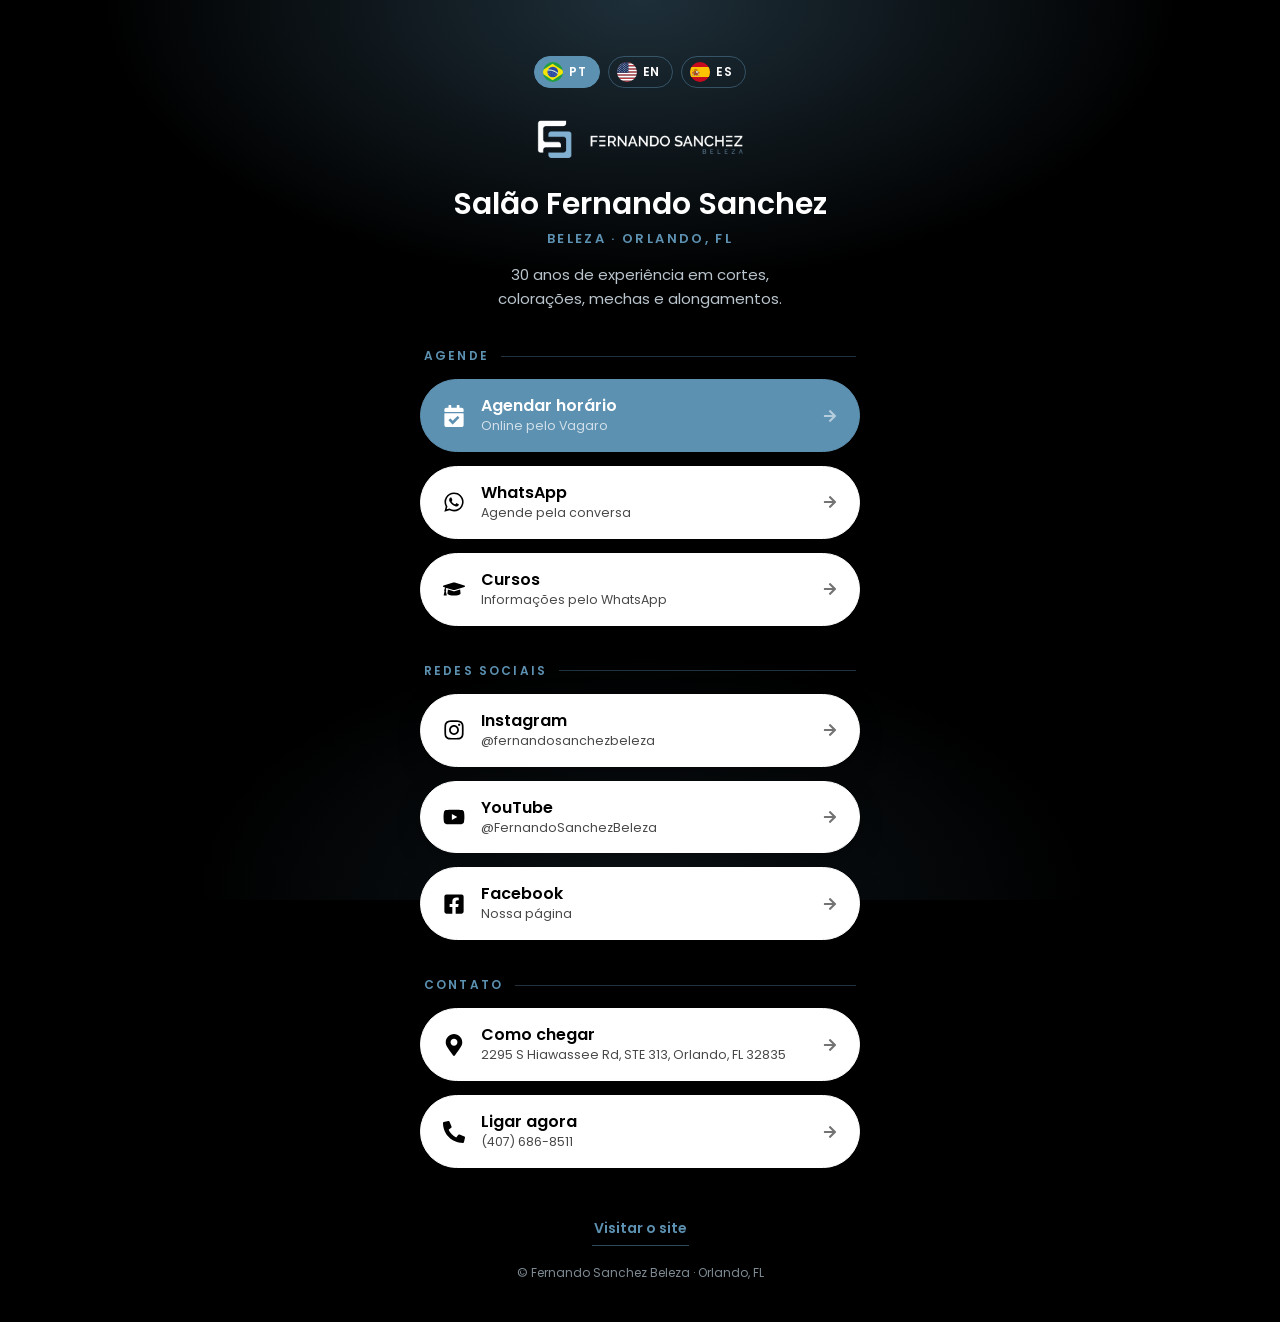
==== commit 0bcbaca4: "mudando foto" ====
--- a/links/index.html
+++ b/links/index.html
@@ -51,12 +51,10 @@
 <main class="lk">
   <header class="lk-head">
     <div class="gtranslate_wrapper lk-lang notranslate" id="gt-wrapper-links" translate="no"></div>
-    <div class="lk-avatar">
-      <img src="../assets/wp-content/uploads/2026/01/FotoFernando2-PNG-231x300.png"
-           srcset="../assets/wp-content/uploads/2026/01/FotoFernando2-PNG-231x300.png 231w, ../assets/wp-content/uploads/2026/01/FotoFernando2-PNG-768x999.webp 768w"
-           sizes="120px" width="231" height="300" alt="Fernando Sanchez">
+    <div class="lk-logo">
+      <img src="../assets/img/logo-salao-branco.png" width="313" height="72" alt="Fernando Sanchez Beleza">
     </div>
-    <h1 class="lk-name notranslate" translate="no">Fernando Sanchez</h1>
+    <h1 class="lk-name">Salão <span class="notranslate" translate="no">Fernando Sanchez</span></h1>
     <p class="lk-role">Beleza &middot; Orlando, FL</p>
     <p class="lk-tag">30 anos de experiência em cortes, colorações, mechas e alongamentos.</p>
   </header>
--- a/assets/css/links.css
+++ b/assets/css/links.css
@@ -79,22 +79,15 @@
 .lk-lang a.glink.gt-current-lang { background: var(--lk-blue); border-color: var(--lk-blue); font-weight: 600; }
 .lk-lang a.glink:focus-visible { outline: 2px solid var(--lk-white); outline-offset: 2px; }
 
-.lk-avatar {
-  width: 120px;
-  height: 120px;
-  margin: 0 auto 20px;
-  border-radius: 50%;
-  overflow: hidden;
-  border: 2px solid var(--lk-blue);
-  box-shadow: 0 0 0 6px rgba(93, 145, 177, .16), 0 12px 36px rgba(93, 145, 177, .28);
-  background: linear-gradient(160deg, rgba(93, 145, 177, .55), #0b141a 70%);
-}
-.lk-avatar img {
+.lk-logo {
+  width: 220px;
+  max-width: 70%;
+  margin: 0 auto 22px;
+}
+.lk-logo img {
   display: block;
   width: 100%;
-  height: 100%;
-  object-fit: cover;
-  object-position: 50% 8%;
+  height: auto;
 }
 
 .lk-name {
